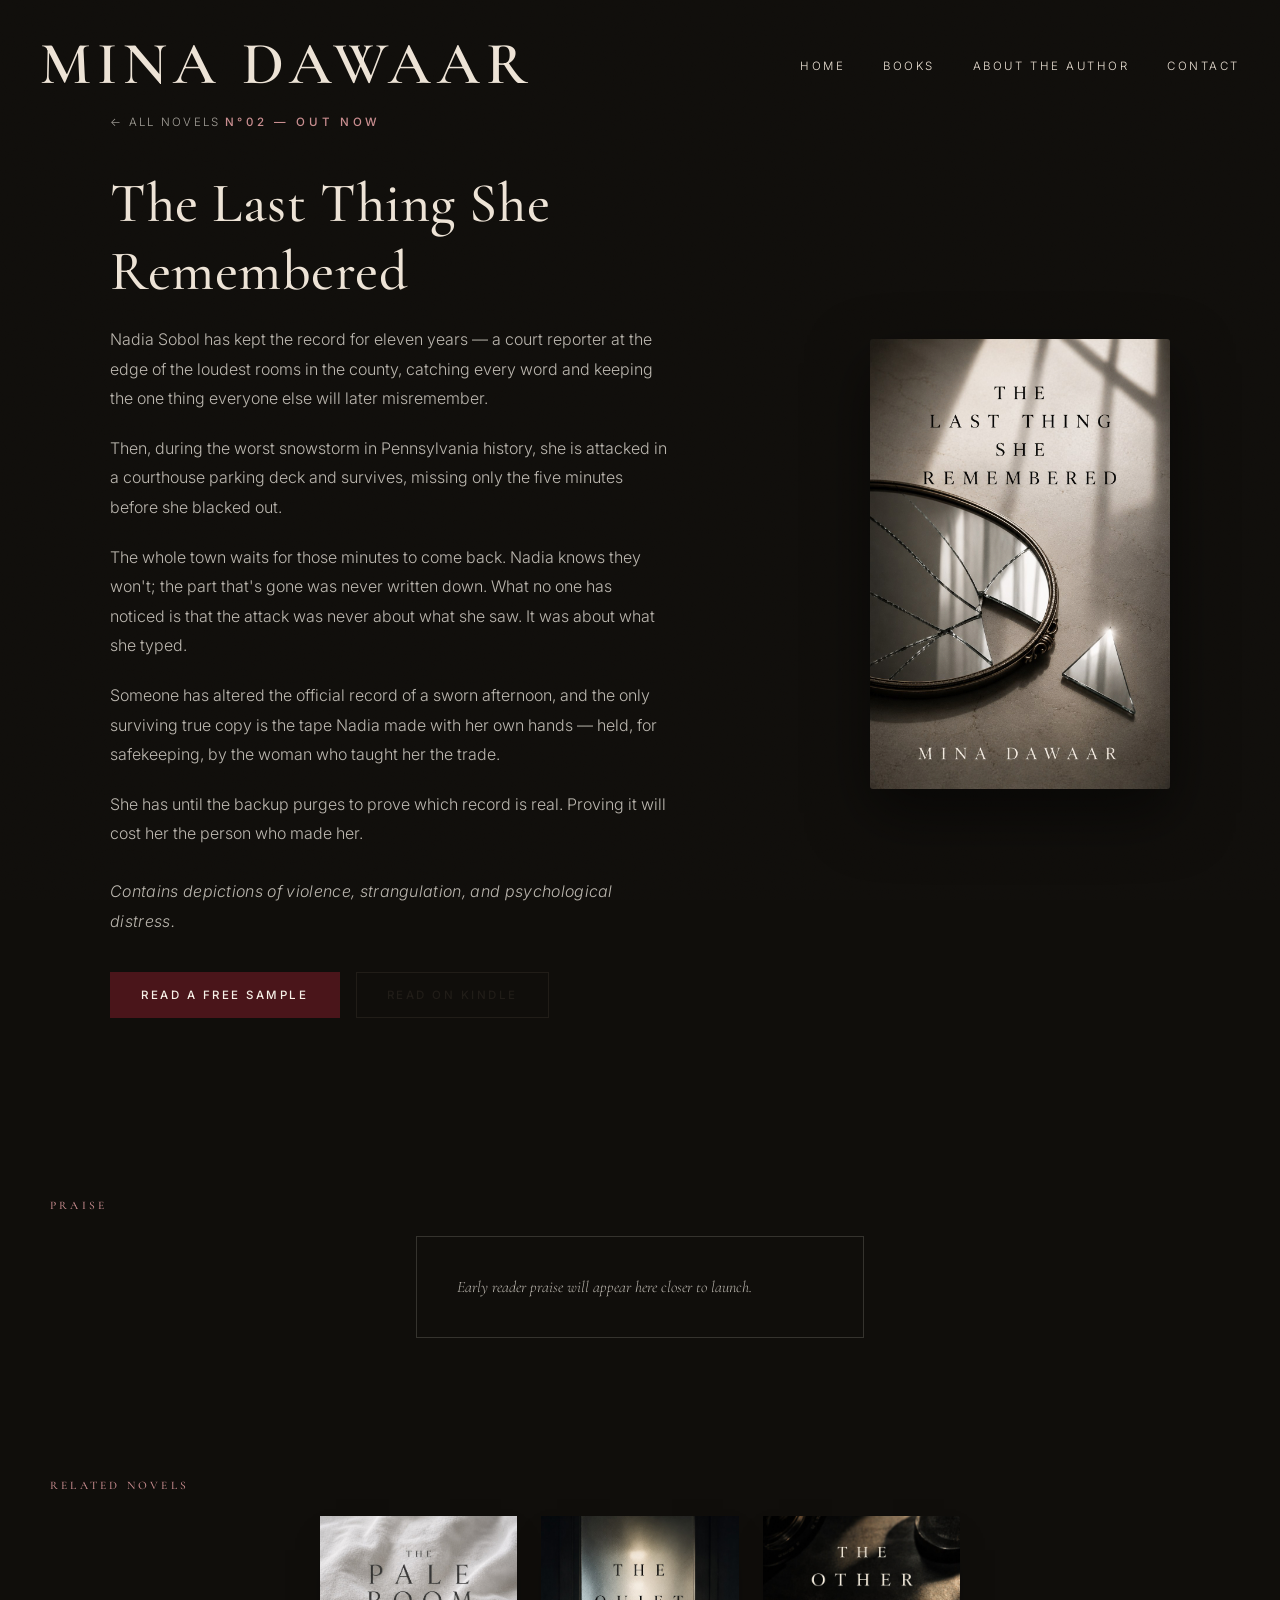
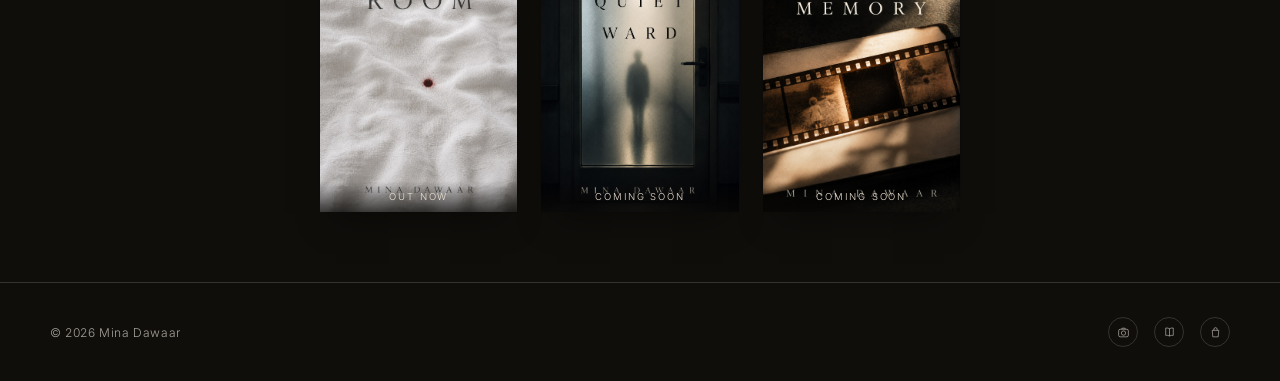
==== last-thing-she-remembered.html @ b9628b72 "Technical SEO: image dimensions, breadcrumb schema, social image sizing, hero preload, trimmed sampl" ====
<!DOCTYPE html>
<html lang="en">
<head>
<meta charset="UTF-8">
<meta name="viewport" content="width=device-width, initial-scale=1.0">
<title>The Last Thing She Remembered — Mina Dawaar</title>
<meta name="description" content="A court reporter survives a strangulation during a record-breaking blizzard, missing only the five minutes before she blacked out. The fight was never about what she saw.">
<meta name="robots" content="index, follow, max-snippet:-1, max-image-preview:large">
<link rel="canonical" href="https://www.minadawaar.com/last-thing-she-remembered.html">
<link rel="icon" type="image/png" href="favicon.png">
<meta name="theme-color" content="#100E0B">

<meta property="og:type" content="book">
<meta property="og:site_name" content="Mina Dawaar">
<meta property="og:title" content="The Last Thing She Remembered — Mina Dawaar">
<meta property="og:description" content="A court reporter survives a strangulation during a record-breaking blizzard, missing only the five minutes before she blacked out. The fight was never about what she saw.">
<meta property="og:url" content="https://www.minadawaar.com/last-thing-she-remembered.html">
<meta property="og:locale" content="en_CA">
<meta property="og:image" content="https://www.minadawaar.com/og-image.png">
<meta property="og:image:width" content="1200">
<meta property="og:image:height" content="630">

<meta name="twitter:card" content="summary_large_image">
<meta name="twitter:title" content="The Last Thing She Remembered — Mina Dawaar">
<meta name="twitter:description" content="A court reporter survives a strangulation during a record-breaking blizzard, missing only the five minutes before she blacked out. The fight was never about what she saw.">
<meta name="twitter:image" content="https://www.minadawaar.com/og-image.png">

<script type="application/ld+json">
{
  "@context": "https://schema.org",
  "@type": "Book",
  "name": "The Last Thing She Remembered",
  "url": "https://www.minadawaar.com/last-thing-she-remembered.html",
  "image": "https://www.minadawaar.com/cover-last-thing-she-remembered.jpg",
  "author": {
    "@type": "Person",
    "name": "Mina Dawaar",
    "url": "https://www.minadawaar.com/"
  },
  "description": "After surviving a strangulation in a courthouse parking deck during the worst snowstorm in Pennsylvania history, a court reporter loses the five minutes before she blacked out. While the town waits for those minutes to return, someone is running out the clock on the only true record left of a sworn afternoon: the tape she typed with her own hands.",
  "genre": "Psychological Suspense",
  "inLanguage": "en",
  "bookFormat": "https://schema.org/EBook",
  "contentRating": "Mature (18+): violence, strangulation, psychological distress",
  "workExample": {
    "@type": "Book",
    "@id": "https://www.minadawaar.com/sample-last-thing-she-remembered.html",
    "name": "The Last Thing She Remembered: Free Sample (Chapters One to Three)",
    "url": "https://www.minadawaar.com/sample-last-thing-she-remembered.html",
    "isAccessibleForFree": true,
    "inLanguage": "en",
    "bookFormat": "https://schema.org/EBook"
  },
  "offers": {
    "@type": "Offer",
    "url": "https://www.amazon.com/dp/B0HBZNNPG8",
    "availability": "https://schema.org/InStock"
  }
}
</script>

<script type="application/ld+json">
{
  "@context": "https://schema.org",
  "@type": "BreadcrumbList",
  "itemListElement": [
      {
        "@type": "ListItem",
        "position": 1,
        "name": "Books",
        "item": "https://www.minadawaar.com/"
      },
      {
        "@type": "ListItem",
        "position": 2,
        "name": "The Last Thing She Remembered",
        "item": "https://www.minadawaar.com/last-thing-she-remembered.html"
      }
  ]
}
</script>

<link rel="stylesheet" href="style.css">
</head>
<body>
<div class="grain"></div>

<nav class="site-nav on-dark-top">
  <a href="index.html#collection" class="nav-mark nav-mark-big">MINA DAWAAR</a>
  <ul class="nav-links">
    <li><a href="index.html#collection">Home</a></li>
    <li><a href="index.html#collection">Books</a></li>
    <li><a href="index.html#about">About the Author</a></li>
    <li><a href="index.html#contact">Contact</a></li>
  </ul>
  <button class="nav-toggle" aria-label="Open menu"><span></span></button>
</nav>

<!-- ================= BOOK HERO ================= -->
<section class="book-intro">
  <div class="book-intro-inner reveal">
    <div class="book-intro-text">
    <a href="index.html#collection" class="back-link">← All Novels</a>
    <h1 class="sr-only">The Last Thing She Remembered</h1>
    <span class="eyebrow on-dark">N°02 — Out Now</span>
    <h2 class="book-title-visible">The Last Thing She Remembered</h2>
    <div class="book-synopsis">
      <p>Nadia Sobol has kept the record for eleven years — a court reporter at the edge of the loudest rooms in the county, catching every word and keeping the one thing everyone else will later misremember.</p>
      <p>Then, during the worst snowstorm in Pennsylvania history, she is attacked in a courthouse parking deck and survives, missing only the five minutes before she blacked out.</p>
      <p>The whole town waits for those minutes to come back. Nadia knows they won't; the part that's gone was never written down. What no one has noticed is that the attack was never about what she saw. It was about what she typed.</p>
      <p>Someone has altered the official record of a sworn afternoon, and the only surviving true copy is the tape Nadia made with her own hands — held, for safekeeping, by the woman who taught her the trade.</p>
      <p>She has until the backup purges to prove which record is real. Proving it will cost her the person who made her.</p>
      <p class="content-warning">Contains depictions of violence, strangulation, and psychological distress.</p>
    </div>
    <div class="book-actions">
      <a href="sample-last-thing-she-remembered.html" class="btn solid">Read a Free Sample</a>
      <a href="https://www.amazon.com/dp/B0HBZNNPG8" class="btn" target="_blank" rel="noopener">Read on Kindle</a>
    </div>
    </div><!-- /book-intro-text -->
    <div class="book-intro-cover">
      <img src="cover-last-thing-she-remembered.jpg" alt="The Last Thing She Remembered — cover" width="1024" height="1536">
    </div>
  </div>
</section>

<!-- ================= PRAISE ================= -->
<section class="book-section reveal">
  <h3>Praise</h3>
  <div class="praise-placeholder">
    Early reader praise will appear here closer to launch.
  </div>
</section>

<!-- ================= RELATED BOOKS ================= -->
<section class="book-section reveal">
  <h3>Related Novels</h3>
  <div class="related-grid">
    <a href="pale-room.html" class="related-card">
      <img loading="lazy" src="cover-pale-room.jpg" alt="The Pale Room by Mina Dawaar" width="1023" height="1537">
      <span class="related-tag">Out Now</span>
    </a>
    <a href="index.html#collection" class="related-card">
      <img loading="lazy" src="cover-quiet-ward.jpg" alt="The Quiet Ward by Mina Dawaar" width="1023" height="1537">
      <span class="related-tag">Coming Soon</span>
    </a>
    <a href="index.html#collection" class="related-card">
      <img loading="lazy" src="cover-other-memory.jpg" alt="The Other Memory by Mina Dawaar" width="1024" height="1536">
      <span class="related-tag">Coming Soon</span>
    </a>
  </div>
</section>

<!-- ================= FOOTER ================= -->
<footer class="site-footer">
  <div class="footer-inner">
    <span>© 2026 Mina Dawaar</span>
    <div class="footer-social">
      <a href="#" aria-label="Instagram"><svg viewBox="0 0 24 24" fill="none" stroke="currentColor" stroke-width="1.4"><rect x="3" y="6" width="18" height="14" rx="3"/><circle cx="12" cy="13" r="4"/><path d="M8 6l1.5-2h5L16 6"/></svg></a>
      <a href="#" aria-label="Goodreads"><svg viewBox="0 0 24 24" fill="none" stroke="currentColor" stroke-width="1.4"><path d="M12 5c-2-1.2-4.5-1.6-7-1.2v13.5c2.5-.4 5 0 7 1.2 2-1.2 4.5-1.6 7-1.2V3.8c-2.5-.4-5 0-7 1.2z"/><path d="M12 5v13.5"/></svg></a>
      <a href="#" aria-label="Amazon"><svg viewBox="0 0 24 24" fill="none" stroke="currentColor" stroke-width="1.4"><path d="M6 8h12l-1 12H7L6 8z"/><path d="M9 8V6a3 3 0 016 0v2"/></svg></a>
    </div>
  </div>
</footer>

<script src="script.js"></script>
</body>
</html>
---- style.css ----
/* ==========================================================================
   MINA DAWAAR — house stylesheet
   A book has a light chapter and a dark chapter. This site reads the same way.
   ========================================================================== */

@import url('https://fonts.googleapis.com/css2?family=Cormorant+Garamond:ital,wght@0,400;0,500;0,600;1,400;1,500&family=Inter:wght@300;400;500;600&family=Petit+Formal+Script&display=swap');

:root{
  /* palette — retinted to match the reference mockup's sampled colors */
  --ivory:      #EDE3D6;
  --paper:      #F7F1E8;
  --bone:       #E2D5C2;
  --charcoal:   #2A2520;
  --soft-black: #100E0B;
  --burgundy:   #4A151A;
  --burgundy-deep: #2E0C0F;
  --ink:        #211D18;
  --ink-soft:   #4A4438;
  --rose-on-dark: #C98D8F;
  --line-on-light: rgba(33,29,24,0.14);
  --line-on-dark:  rgba(244,239,230,0.16);
  --ivory-soft: rgba(244,239,230,0.72);

  /* type */
  --f-display: 'Cormorant Garamond', Georgia, 'Times New Roman', serif;
  --f-body: 'Inter', -apple-system, BlinkMacSystemFont, sans-serif;
  --f-script: 'Petit Formal Script', cursive;

  --container: 1180px;
}

*{ box-sizing:border-box; }
html{ scroll-behavior:smooth; -webkit-text-size-adjust:100%; }
body{
  margin:0;
  background:var(--ivory);
  color:var(--ink);
  font-family:var(--f-body);
  font-weight:300;
  -webkit-font-smoothing:antialiased;
  overflow-x:hidden;
}
img{ max-width:100%; display:block; }
a{ color:inherit; text-decoration:none; }
button{ font-family:inherit; cursor:pointer; }
h1,h2,h3{ font-family:var(--f-display); font-weight:500; margin:0; }
p{ margin:0; }

/* film-grain, laid over everything at low opacity so light and dark
   sections share one skin rather than looking like flat color blocks */
.grain{
  pointer-events:none;
  position:fixed;
  inset:0;
  z-index:999;
  opacity:0.045;
  mix-blend-mode:overlay;
  background-image:url("data:image/svg+xml,%3Csvg xmlns='http://www.w3.org/2000/svg' width='180' height='180'%3E%3Cfilter id='n'%3E%3CfeTurbulence type='fractalNoise' baseFrequency='0.9' numOctaves='2' stitchTiles='stitch'/%3E%3C/filter%3E%3Crect width='100%25' height='100%25' filter='url(%23n)'/%3E%3C/svg%3E");
}

.container{ max-width:var(--container); margin:0 auto; padding:0 40px; }

.eyebrow{
  font-family:var(--f-body);
  font-size:11.5px;
  letter-spacing:0.32em;
  text-transform:uppercase;
  font-weight:500;
  color:var(--burgundy);
  margin:0;
}
.eyebrow.on-dark{ color:var(--rose-on-dark); }

/* ---------------------------------- nav ---------------------------------- */
.site-nav{
  position:fixed;
  top:0; left:0; right:0;
  z-index:500;
  display:flex;
  align-items:center;
  justify-content:space-between;
  padding:28px 40px;
  transition:padding .4s ease, background .4s ease, box-shadow .4s ease;
}
.site-nav.is-scrolled{
  padding:16px 40px;
  background:rgba(244,239,230,0.92);
  backdrop-filter:blur(6px);
  box-shadow:0 1px 0 var(--line-on-light);
}
.nav-toggle{ margin-left:24px; }
.nav-mark{
  font-family:var(--f-display);
  font-size:19px;
  letter-spacing:0.24em;
  font-weight:600;
  color:var(--burgundy);
  transition:color .4s ease;
  white-space:nowrap;
}
.site-nav.on-dark-top .nav-mark{ color:var(--ivory); }
.site-nav.on-dark-top.is-scrolled .nav-mark{ color:var(--burgundy); }
.nav-mark-big{ font-size:60px; letter-spacing:0.1em; }
.nav-links{
  display:flex;
  gap:38px;
  list-style:none;
  margin:0; padding:0;
}
.nav-links a{
  font-size:11.5px;
  letter-spacing:0.22em;
  text-transform:uppercase;
  color:var(--ink);
  position:relative;
  padding-bottom:4px;
  transition:color .4s ease;
}
.site-nav.on-dark-top .nav-links a{ color:var(--ivory); }
.site-nav.on-dark-top.is-scrolled .nav-links a{ color:var(--ink); }
.nav-links a::after{
  content:'';
  position:absolute; left:0; right:0; bottom:0;
  height:1px; background:var(--burgundy);
  transform:scaleX(0); transform-origin:left;
  transition:transform .35s ease;
}
.nav-links a:hover::after{ transform:scaleX(1); }
.nav-toggle{ display:none; background:none; border:0; width:44px; height:44px; position:relative; cursor:pointer; }
.nav-toggle span, .nav-toggle::before, .nav-toggle::after{
  content:''; position:absolute; left:50%; width:24px; height:1px; background:var(--ink); transform:translateX(-50%);
  transition:background .4s ease;
}
.nav-toggle::before{ top:16px; } .nav-toggle::after{ bottom:16px; }
.nav-toggle span{ top:50%; }
.site-nav.on-dark-top .nav-toggle span,
.site-nav.on-dark-top .nav-toggle::before,
.site-nav.on-dark-top .nav-toggle::after{ background:var(--ivory); }
.site-nav.on-dark-top.is-scrolled .nav-toggle span,
.site-nav.on-dark-top.is-scrolled .nav-toggle::before,
.site-nav.on-dark-top.is-scrolled .nav-toggle::after{ background:var(--ink); }

/* --------------------------------- hero ----------------------------------- */
.hero{
  min-height:100vh;
  display:flex;
  align-items:center;
  justify-content:center;
  text-align:center;
  position:relative;
  padding:160px 40px 120px;
  overflow:hidden;
  background:var(--ivory);
}
.hero-scene{
  position:absolute; inset:-6%;
  background-image:url('hero-pale-room-texture.jpg');
  background-size:cover;
  background-position:center;
  animation:heroDrift 44s ease-in-out infinite alternate;
  z-index:0;
}
@keyframes heroDrift{
  0%{ transform:scale(1) translate(0,0); }
  100%{ transform:scale(1.06) translate(-1.4%,-1%); }
}
.hero-spot{
  position:absolute; left:50%; top:56%;
  width:9px; height:9px; border-radius:50%;
  background:var(--burgundy);
  transform:translate(-50%,-50%) scale(0.4);
  opacity:0;
  box-shadow:0 0 14px 2px rgba(74,21,26,0.25);
  animation:heroSpotIn 2.2s ease-out 2.6s forwards;
  z-index:1;
}
@keyframes heroSpotIn{
  0%{ opacity:0; transform:translate(-50%,-50%) scale(0.4); }
  65%{ opacity:1; transform:translate(-50%,-50%) scale(1.15); }
  100%{ opacity:1; transform:translate(-50%,-50%) scale(1); }
}
.hero-inner{ position:relative; z-index:2; max-width:var(--container); margin:0 auto; width:100%; }
.hero-title{
  display:block;
  margin:0;
  font-family:var(--f-display); font-weight:500;
  font-size:clamp(40px,6.4vw,84px);
  letter-spacing:0.05em; text-transform:uppercase;
  color:var(--ink);
}
.hero-cta{
  position:absolute;
  left:50%; bottom:56px;
  transform:translateX(-50%);
  z-index:2;
}
.btn{
  display:inline-flex;
  align-items:center;
  gap:10px;
  padding:15px 30px;
  font-size:11.5px;
  letter-spacing:0.22em;
  text-transform:uppercase;
  font-weight:500;
  border:1px solid var(--ink);
  color:var(--ink);
  transition:background .3s ease, color .3s ease, border-color .3s ease;
}
.btn:hover{ background:var(--ink); color:var(--ivory); }
.btn.solid{ background:var(--burgundy); border-color:var(--burgundy); color:var(--paper); }
.btn.solid:hover{ background:var(--burgundy-deep); border-color:var(--burgundy-deep); color:var(--paper); }
.btn.on-dark{ border-color:var(--ivory-soft); color:var(--ivory); }
.btn.on-dark:hover{ background:var(--ivory); color:var(--soft-black); }

.scroll-cue{
  position:absolute;
  left:50%;
  bottom:48px;
  transform:translateX(-50%);
  display:flex;
  flex-direction:column;
  align-items:center;
  gap:10px;
  font-size:10.5px;
  letter-spacing:0.28em;
  text-transform:uppercase;
  color:var(--ink-soft);
}
.scroll-cue .arrow{ animation:driftDown 2.6s ease-in-out infinite; }
@keyframes driftDown{ 0%,100%{ transform:translateY(0); opacity:.55; } 50%{ transform:translateY(7px); opacity:1; } }

/* ------------------------------ featured novel ----------------------------- */
.featured{
  background:var(--bone);
  padding:130px 40px;
  position:relative;
  overflow:hidden;
}
.featured-wordmark{
  position:absolute;
  left:50%;
  top:50%;
  transform:translate(-50%,-50%);
  writing-mode:horizontal-tb;
  font-family:var(--f-display);
  font-weight:600;
  font-size:clamp(60px,13vw,190px);
  letter-spacing:0.02em;
  text-transform:uppercase;
  color:transparent;
  -webkit-text-stroke:1.5px rgba(33,29,24,0.4);
  text-stroke:1.5px rgba(33,29,24,0.4);
  white-space:nowrap;
  line-height:1;
  pointer-events:none;
  z-index:0;
}
.featured-grid .book-cover{
  transform:rotate(-2.5deg);
  transition:transform .5s ease;
}
.featured-grid:hover .book-cover{ transform:rotate(-1deg) scale(1.01); }
.featured-grid{
  position:relative;
  z-index:1;
  max-width:var(--container);
  margin:0 auto;
  display:grid;
  grid-template-columns:1fr 0.82fr;
  gap:100px;
  align-items:center;
}
.featured-text h2{
  font-size:clamp(48px,6.4vw,88px);
  letter-spacing:0.01em;
  line-height:0.98;
  margin:14px 0 30px;
  color:var(--ink);
}
.featured-text p.hook{
  font-size:17px;
  line-height:1.8;
  color:var(--ink-soft);
  max-width:44ch;
  margin-bottom:38px;
}
.featured-actions{ display:flex; gap:16px; flex-wrap:wrap; }

.book-cover{
  aspect-ratio:2/3;
  position:relative;
  background:var(--paper);
  box-shadow:0 30px 60px -20px rgba(20,17,12,0.35), 0 2px 0 rgba(20,17,12,0.08);
  display:flex;
  flex-direction:column;
  justify-content:space-between;
  padding:11% 9%;
  overflow:hidden;
}
.book-cover .cover-eyebrow{
  font-size:10px; letter-spacing:0.3em; text-transform:uppercase; color:var(--ink-soft); text-align:center;
}
.book-cover .cover-title{
  font-family:var(--f-display);
  text-transform:uppercase;
  letter-spacing:0.09em;
  text-align:center;
  font-weight:500;
  line-height:1.18;
}
.book-cover .cover-author{
  text-align:center;
  font-size:11px;
  letter-spacing:0.3em;
  text-transform:uppercase;
  color:var(--ink-soft);
}
.cover-large .cover-title{ font-size:clamp(28px,3.4vw,40px); }

/* covers that use a real photographed image instead of the CSS mockup */
.book-cover.has-photo{ padding:0; }
.book-cover.has-photo img{ width:100%; height:100%; object-fit:cover; display:block; }
.book-card.has-photo{ padding:0; background:none; }
.book-card.has-photo img{ position:absolute; inset:0; width:100%; height:100%; object-fit:cover; z-index:0; }
.cover-mark{
  position:absolute;
  border-radius:50%;
  background:var(--burgundy);
  filter:blur(0.2px);
  z-index:2;
}

/* the ten covers — each a different quiet tone, none of them primary-colored */
.tone-a{ background:#EDE5D5; color:#241F19; }
.tone-b{ background:#31403D; color:#EAE2D2; }
.tone-c{ background:#4A4136; color:#EAE2D2; }
.tone-d{ background:#212832; color:#EAE2D2; }
.tone-e{ background:#393A2A; color:#EAE2D2; }
.tone-f{ background:#3B2123; color:#EAE2D2; }
.tone-g{ background:#26241E; color:#EAE2D2; }
.tone-a .cover-author, .tone-a .cover-eyebrow{ color:#5b5142; }
.tone-b .cover-author, .tone-b .cover-eyebrow,
.tone-c .cover-author, .tone-c .cover-eyebrow,
.tone-d .cover-author, .tone-d .cover-eyebrow,
.tone-e .cover-author, .tone-e .cover-eyebrow,
.tone-f .cover-author, .tone-f .cover-eyebrow,
.tone-g .cover-author, .tone-g .cover-eyebrow{ color:rgba(234,226,210,0.62); }

/* --------------------------------- collection ------------------------------- */
.collection{
  background:var(--soft-black);
  color:var(--ivory);
  padding:130px 40px 120px;
}
.section-head{ max-width:var(--container); margin:0 auto 56px; }
.collection-grid{
  max-width:var(--container);
  margin:0 auto;
  display:grid;
  grid-template-columns:repeat(5, 1fr);
  gap:22px;
}
.book-card{
  position:relative;
  aspect-ratio:2/3;
  overflow:hidden;
  cursor:pointer;
  padding:14% 10%;
  display:flex;
  flex-direction:column;
  justify-content:space-between;
  transition:transform .5s cubic-bezier(.2,.7,.2,1);
}
.book-card:hover{ transform:translateY(-6px); }
.book-card .cover-title{ font-size:clamp(15px,1.5vw,19px); color:inherit; }
.book-card .cover-author{ color:inherit; opacity:.68; }
.book-card .card-face{ position:relative; z-index:2; height:100%; display:flex; flex-direction:column; justify-content:space-between; transition:opacity .4s ease, transform .4s ease; }
.book-card .card-hook{
  position:absolute; inset:0; z-index:3;
  display:flex; flex-direction:column; align-items:center; justify-content:center; text-align:center;
  padding:13%;
  font-family:var(--f-display);
  font-style:italic;
  font-size:clamp(11.5px,1.15vw,14px);
  line-height:1.5;
  color:var(--ivory);
  opacity:0;
  transform:translateY(10px);
  transition:opacity .45s ease, transform .45s ease;
  background:rgba(10,9,7,0.72);
}
.card-hook .coming-soon-tag{
  display:block;
  font-family:var(--f-body);
  font-style:normal;
  font-size:10px;
  letter-spacing:0.25em;
  text-transform:uppercase;
  color:var(--rose-on-dark);
  margin-bottom:12px;
}
.book-card.not-yet-published{ cursor:default; }
.book-card:hover .card-hook{ opacity:1; transform:translateY(0); }
.book-card:hover .card-face{ opacity:0; transform:translateY(-6px); }
.book-card::before{
  content:''; position:absolute; inset:0; z-index:1;
  background:linear-gradient(180deg, rgba(0,0,0,0) 55%, rgba(0,0,0,0.38) 100%);
}
.collection-note{
  max-width:var(--container);
  margin:56px auto 0;
  font-family:var(--f-display);
  font-style:italic;
  font-size:16px;
  color:rgba(244,239,230,0.55);
}

/* mark variants — the one small wrong thing, one per cover */
.mark-dot{ width:7px; height:7px; }
.mark-thread{ width:1px; height:34px; border-radius:0; opacity:.85; }
.mark-fold{ width:18px; height:18px; border-radius:0; clip-path:polygon(100% 0, 0 0, 100% 100%); opacity:.55; }
.mark-tear{ width:10px; height:2px; border-radius:1px; }
.mark-crack{ width:1px; height:46px; border-radius:0; transform:rotate(11deg); }

/* -------------------------------- about ----------------------------------- */
.about{
  background:var(--ivory);
  padding:110px 40px;
  min-height:90vh;
  display:flex;
  align-items:center;
}
.about-simple{
  max-width:640px;
  margin:0 auto;
  text-align:center;
}
.about-simple.on-dark{ margin-top:60px; margin-bottom:90px; }
.about-simple .signature{ margin-top:6px; }
.about-simple.on-dark p{ color:rgba(244,239,230,0.75); }
.about-simple.on-dark .location{ color:rgba(244,239,230,0.55); }
.about-grid{
  max-width:var(--container);
  margin:0 auto;
  display:grid;
  grid-template-columns:0.78fr 1fr;
  gap:100px;
  align-items:center;
}
.about-panel{
  aspect-ratio:4/5;
  background:var(--bone);
  position:relative;
  overflow:hidden;
}
.about-text p{
  font-size:16px;
  line-height:1.85;
  color:var(--ink-soft);
  margin:0 auto 22px;
  max-width:48ch;
}
.about-text .lead-line{
  font-family:var(--f-display);
  font-size:clamp(24px,2.6vw,32px);
  color:var(--ink);
  line-height:1.35;
  margin:18px auto 30px;
  max-width:20ch;
}
.about-text .ask{
  font-family:var(--f-display);
  font-style:italic;
  font-size:19px;
  color:var(--ink);
  margin-bottom:30px;
}
.signature{
  font-family:var(--f-script);
  font-size:34px;
  color:var(--burgundy);
  margin-bottom:2px;
}
.about-text .location{
  font-size:12.5px;
  letter-spacing:0.1em;
  color:var(--ink-soft);
}

/* ------------------------------- stay close --------------------------------- */
.stay-close{
  background:var(--charcoal);
  color:var(--ivory);
}
.stay-grid{
  max-width:720px;
  margin:0 auto;
}
.stay-text{
  padding:90px 40px;
  display:flex;
  flex-direction:column;
  align-items:center;
  text-align:center;
}
.stay-text p{
  font-size:16px;
  line-height:1.85;
  color:rgba(244,239,230,0.7);
  max-width:38ch;
  margin:20px auto 40px;
}
.stay-form{ display:flex; gap:0; max-width:440px; margin:0 auto; }
.stay-form input{
  flex:1;
  background:transparent;
  border:none;
  border-bottom:1px solid var(--line-on-dark);
  color:var(--ivory);
  font-family:var(--f-body);
  font-size:15px;
  padding:14px 4px;
}
.stay-form input::placeholder{ color:rgba(244,239,230,0.4); }
.stay-form input:focus{ outline:none; border-color:var(--ivory); }
.stay-actions{ margin-top:26px; }
.stay-confirm{ font-size:13px; letter-spacing:0.08em; color:var(--rose-on-dark); margin-top:18px; display:none; }
.stay-panel{
  position:relative;
  background:
    repeating-linear-gradient(100deg, rgba(244,239,230,0.05) 0px, rgba(244,239,230,0.05) 1px, transparent 1px, transparent 26px),
    radial-gradient(ellipse 70% 60% at 30% 20%, rgba(244,239,230,0.10), transparent 60%),
    var(--soft-black);
  overflow:hidden;
}

/* --------------------------------- footer ----------------------------------- */
.site-footer{
  background:var(--soft-black);
  color:rgba(244,239,230,0.65);
  padding:34px 40px;
  border-top:1px solid var(--line-on-dark);
}
.footer-inner{
  max-width:var(--container);
  margin:0 auto;
  display:flex;
  align-items:center;
  justify-content:space-between;
  gap:20px;
  flex-wrap:wrap;
  font-size:12px;
  letter-spacing:0.05em;
}
.footer-links{ display:flex; gap:26px; list-style:none; margin:0; padding:0; flex-wrap:wrap; }
.footer-links a:hover{ color:var(--ivory); }
.footer-social{ display:flex; gap:16px; }
.footer-social a{
  width:30px; height:30px;
  display:flex; align-items:center; justify-content:center;
  border:1px solid var(--line-on-dark);
  border-radius:50%;
  transition:border-color .3s ease, color .3s ease;
}
.footer-social a:hover{ border-color:var(--ivory); color:var(--ivory); }
.footer-social svg{ width:13px; height:13px; }

/* ------------------------------ reveal-on-scroll ----------------------------- */
.reveal{ opacity:0; transform:translateY(22px); transition:opacity .8s ease, transform .8s ease; }
.reveal.is-visible{ opacity:1; transform:translateY(0); }

/* ------------------------------------ book page ------------------------------ */
.sr-only{
  position:absolute; width:1px; height:1px; padding:0; margin:-1px;
  overflow:hidden; clip:rect(0,0,0,0); white-space:nowrap; border:0;
}
.book-hero-banner{
  min-height:100vh;
  background-image:url('cover-pale-room.jpg');
  background-size:cover;
  background-position:center 15%;
  position:relative;
}

.book-intro{ background:var(--soft-black); padding:110px 40px; }
.book-intro-inner{ max-width:1060px; margin:0 auto; display:flex; gap:60px; align-items:center; }
.book-intro-text{ flex:1 1 auto; min-width:0; }
.book-intro-cover{ flex:0 0 300px; }
.book-intro-cover img{ width:100%; height:auto; display:block; border-radius:3px; box-shadow:0 24px 60px rgba(0,0,0,0.55); }
@media (max-width:820px){
  .book-intro-inner{ flex-direction:column; align-items:flex-start; gap:36px; }
  .book-intro-cover{ order:-1; flex:0 0 auto; max-width:220px; }
}
.back-link{
  font-size:11.5px;
  letter-spacing:0.2em;
  text-transform:uppercase;
  color:rgba(244,239,230,0.65);
  display:inline-block;
  margin-bottom:26px;
}
.book-title-visible{
  font-family:var(--f-display);
  font-weight:500;
  font-size:clamp(36px,4.6vw,56px);
  letter-spacing:0.01em;
  color:var(--ivory);
  margin:14px 0 20px;
}
.book-hook{
  font-family:var(--f-display);
  font-style:italic;
  font-size:20px;
  color:#C98D8F;
  margin-bottom:34px;
}
.book-synopsis p{ font-size:16px; line-height:1.85; color:rgba(244,239,230,0.75); margin-bottom:20px; max-width:56ch; }
.book-actions{ display:flex; gap:16px; margin-top:36px; flex-wrap:wrap; }

.book-section{ background:var(--soft-black); max-width:none; margin:0; padding:70px 40px; }
.book-section > *{ max-width:var(--container); margin-left:auto; margin-right:auto; }
.book-section h3{
  font-size:11.5px; letter-spacing:0.28em; text-transform:uppercase;
  color:#C98D8F; margin-bottom:24px;
}
.content-notes p{ font-size:15px; line-height:1.8; color:rgba(244,239,230,0.75); max-width:64ch; }
.praise-placeholder{
  border:1px solid var(--line-on-dark);
  padding:40px;
  font-family:var(--f-display);
  font-style:italic;
  color:rgba(244,239,230,0.75);
  font-size:16px;
  max-width:64ch;
}
.related-grid{ display:grid; grid-template-columns:repeat(3,1fr); gap:24px; max-width:640px; }
.related-card{
  position:relative; display:block; aspect-ratio:2/3; overflow:hidden;
  box-shadow:0 18px 34px -16px rgba(0,0,0,0.5);
  transition:transform .4s ease;
}
.related-card:hover{ transform:translateY(-4px); }
.related-card img{ width:100%; height:100%; object-fit:cover; display:block; }
.related-card .related-tag{
  position:absolute; left:0; right:0; bottom:0;
  padding:10px 8%;
  font-size:9.5px; letter-spacing:0.2em; text-transform:uppercase;
  color:var(--ivory);
  background:linear-gradient(0deg, rgba(10,9,7,0.75), transparent);
  text-align:center;
}

/* ------------------------------------- responsive ----------------------------------- */
@media (max-width: 980px){
  .featured-grid, .about-grid{ grid-template-columns:1fr; gap:56px; }
  .featured-grid{ direction:ltr; }
  .featured .book-cover{ max-width:320px; margin:0 auto; }
  .collection-grid{ grid-template-columns:repeat(3,1fr); }
  .related-grid{ grid-template-columns:repeat(3,1fr); }
}
@media (max-width: 1100px){
  .nav-mark-big{ font-size:38px; letter-spacing:0.08em; }
  .nav-links{
    position:fixed; top:0; right:0; height:100vh; height:100svh; width:72%;
    background:var(--ivory); flex-direction:column; justify-content:center;
    align-items:flex-start; gap:12px; padding:0 40px;
    transform:translateX(100%); transition:transform .4s ease;
    box-shadow:-10px 0 30px rgba(0,0,0,0.12);
  }
  .nav-links a{ padding:12px 0; font-size:13px; color:var(--ink) !important; }
  .nav-links.is-open{ transform:translateX(0); }
  .nav-toggle{ display:block; }
}
@media (max-width: 640px){
  .container, .hero, .featured, .collection, .about, .book-hero-banner, .book-intro, .book-section{ padding-left:22px; padding-right:22px; }
  .site-nav{ padding-left:20px; padding-right:20px; }
  .site-nav.is-scrolled{ padding-left:20px; padding-right:20px; }
  .nav-mark-big{ font-size:20px; letter-spacing:0.1em; }
  .collection-grid{ grid-template-columns:repeat(2,1fr); gap:14px; }
  .stay-text{ padding:80px 24px; }
  .related-grid{ grid-template-columns:repeat(3,1fr); gap:12px; }
  .footer-inner{ flex-direction:column; align-items:flex-start; }
}

@media (prefers-reduced-motion: reduce){
  *{ animation-duration:0.001ms !important; transition-duration:0.001ms !important; scroll-behavior:auto !important; }
}

/* Content warning line on book pages */
.content-warning{
  font-size:13px;
  line-height:1.6;
  font-style:italic;
  color:rgba(244,239,230,0.45);
  margin-top:28px;
  letter-spacing:0.02em;
}

/* ---- Sample reader (page-turn) ---- */
.reader{ background:var(--soft-black); padding:100px 24px 74px; min-height:100vh; min-height:100svh; }
.reader-head{ max-width:680px; margin:0 auto 26px; text-align:center; }
.reader-head .back-link{ display:inline-block; margin-bottom:14px; }

.book{ position:relative; max-width:680px; margin:0 auto; }
.book-page{
  position:relative;
  height:min(70vh,600px);
  padding:46px clamp(24px,5vw,56px);
  background:#141210;
  border:1px solid rgba(244,239,230,0.10);
  border-radius:4px;
  box-shadow:0 30px 70px rgba(0,0,0,0.55), inset 0 0 70px rgba(0,0,0,0.30);
  overflow:hidden;
}
.book-page::after{
  content:""; position:absolute; top:0; bottom:0; left:0; width:26px;
  background:linear-gradient(90deg, rgba(0,0,0,0.32), transparent);
  pointer-events:none;
}
.book-page .chapter-heading{ font-family:var(--f-display); font-weight:500; text-align:center; color:var(--ivory); font-size:clamp(20px,2.4vw,26px); margin:6px 0 28px; letter-spacing:0.03em; }
.book-page p{ font-size:16.5px; line-height:1.8; color:rgba(244,239,230,0.84); margin:0 0 18px; }
.book-page p:last-child{ margin-bottom:0; }
.book-page p.msg{ color:rgba(244,239,230,0.6); border-left:2px solid rgba(201,141,143,0.5); padding-left:14px; margin:0 0 11px 4px; font-size:15px; }

.book-page.turn-next{ animation:turnNext .40s ease; }
.book-page.turn-prev{ animation:turnPrev .40s ease; }
@keyframes turnNext{ from{ opacity:0; transform:translateX(30px); } to{ opacity:1; transform:none; } }
@keyframes turnPrev{ from{ opacity:0; transform:translateX(-30px); } to{ opacity:1; transform:none; } }

.reader-controls{ max-width:680px; margin:24px auto 0; display:flex; align-items:center; justify-content:space-between; gap:18px; }
.pager{ background:none; border:1px solid rgba(244,239,230,0.25); color:var(--ivory); width:46px; height:46px; border-radius:50%; font-size:22px; line-height:1; cursor:pointer; transition:background .2s,border-color .2s; }
.pager:hover:not(:disabled){ background:rgba(244,239,230,0.08); border-color:rgba(244,239,230,0.5); }
.pager:disabled{ opacity:0.28; cursor:default; }
.reader-progress{ font-size:12px; letter-spacing:0.2em; color:rgba(244,239,230,0.55); }
.reader-progress .sep{ opacity:0.5; margin:0 4px; }
.reader-hint{ max-width:680px; margin:16px auto 0; text-align:center; font-size:11.5px; letter-spacing:0.12em; text-transform:uppercase; color:rgba(244,239,230,0.35); }

.end-page{ display:flex; flex-direction:column; justify-content:center; align-items:center; height:100%; text-align:center; }
.end-page p{ font-style:italic; color:rgba(244,239,230,0.7); margin-bottom:28px; font-size:17px; }
.end-page .book-actions{ justify-content:center; }

@media (max-width:820px){
  .reader{ padding:84px 16px 60px; }
  .book-page{ height:66vh; padding:34px 22px; }
}

/* ------------------------------- mobile / touch ----------------------------- */

/* Sample reader. These were previously inline on each generated sample page;
   they live here so there is one place to tune them. */
.reader .book-page{ height:auto; min-height:min(70vh,600px); overflow:visible; }
.reader .book-page[hidden]{ display:none; }
.reader-controls .pager{ flex:0 0 auto; }

@media (max-width:820px){
  /* let a short page be short rather than leaving half a screen of empty paper */
  .reader .book-page{ min-height:auto; }
  .reader .book-page p{ font-size:17px; line-height:1.75; }
  /* forty-five pages is a lot of scrolling back to the arrows */
  .reader-controls{
    position:sticky; bottom:10px; z-index:20;
    padding:10px 14px; border-radius:40px;
    background:rgba(16,14,11,0.88);
    backdrop-filter:blur(6px);
    -webkit-backdrop-filter:blur(6px);
    border:1px solid rgba(244,239,230,0.10);
  }
  .reader-hint{ display:none; }
}

/* Touch devices get no :hover, so the card hooks were unreachable: every cover
   on the collection grid showed no text at all, published or not. Show the tag,
   keep the cover visible, and leave the hook prose to the book page. */
@media (hover:none){
  .book-card .card-hook{
    opacity:1;
    transform:none;
    background:none;
    justify-content:flex-end;
    padding:0 0 12px;
  }
  .book-card .card-hook .hook-text{ display:none; }
  .card-hook .coming-soon-tag{
    margin:0;
    padding:10px 8%;
    width:100%;
    background:linear-gradient(0deg, rgba(10,9,7,0.78), transparent);
  }
  .book-card:hover{ transform:none; }
  .book-card:hover .card-face{ opacity:1; transform:none; }
  .related-card:hover{ transform:none; }
}

@media (max-width:1100px){
  /* 30px tall was under the comfortable tap-target floor */
  .nav-links a{ padding:15px 0; }
}

@media (max-width:640px){
  .reader{ padding-left:16px; padding-right:16px; }
  .book-actions{ flex-direction:column; align-items:stretch; }
  .book-actions .btn{ text-align:center; }
}
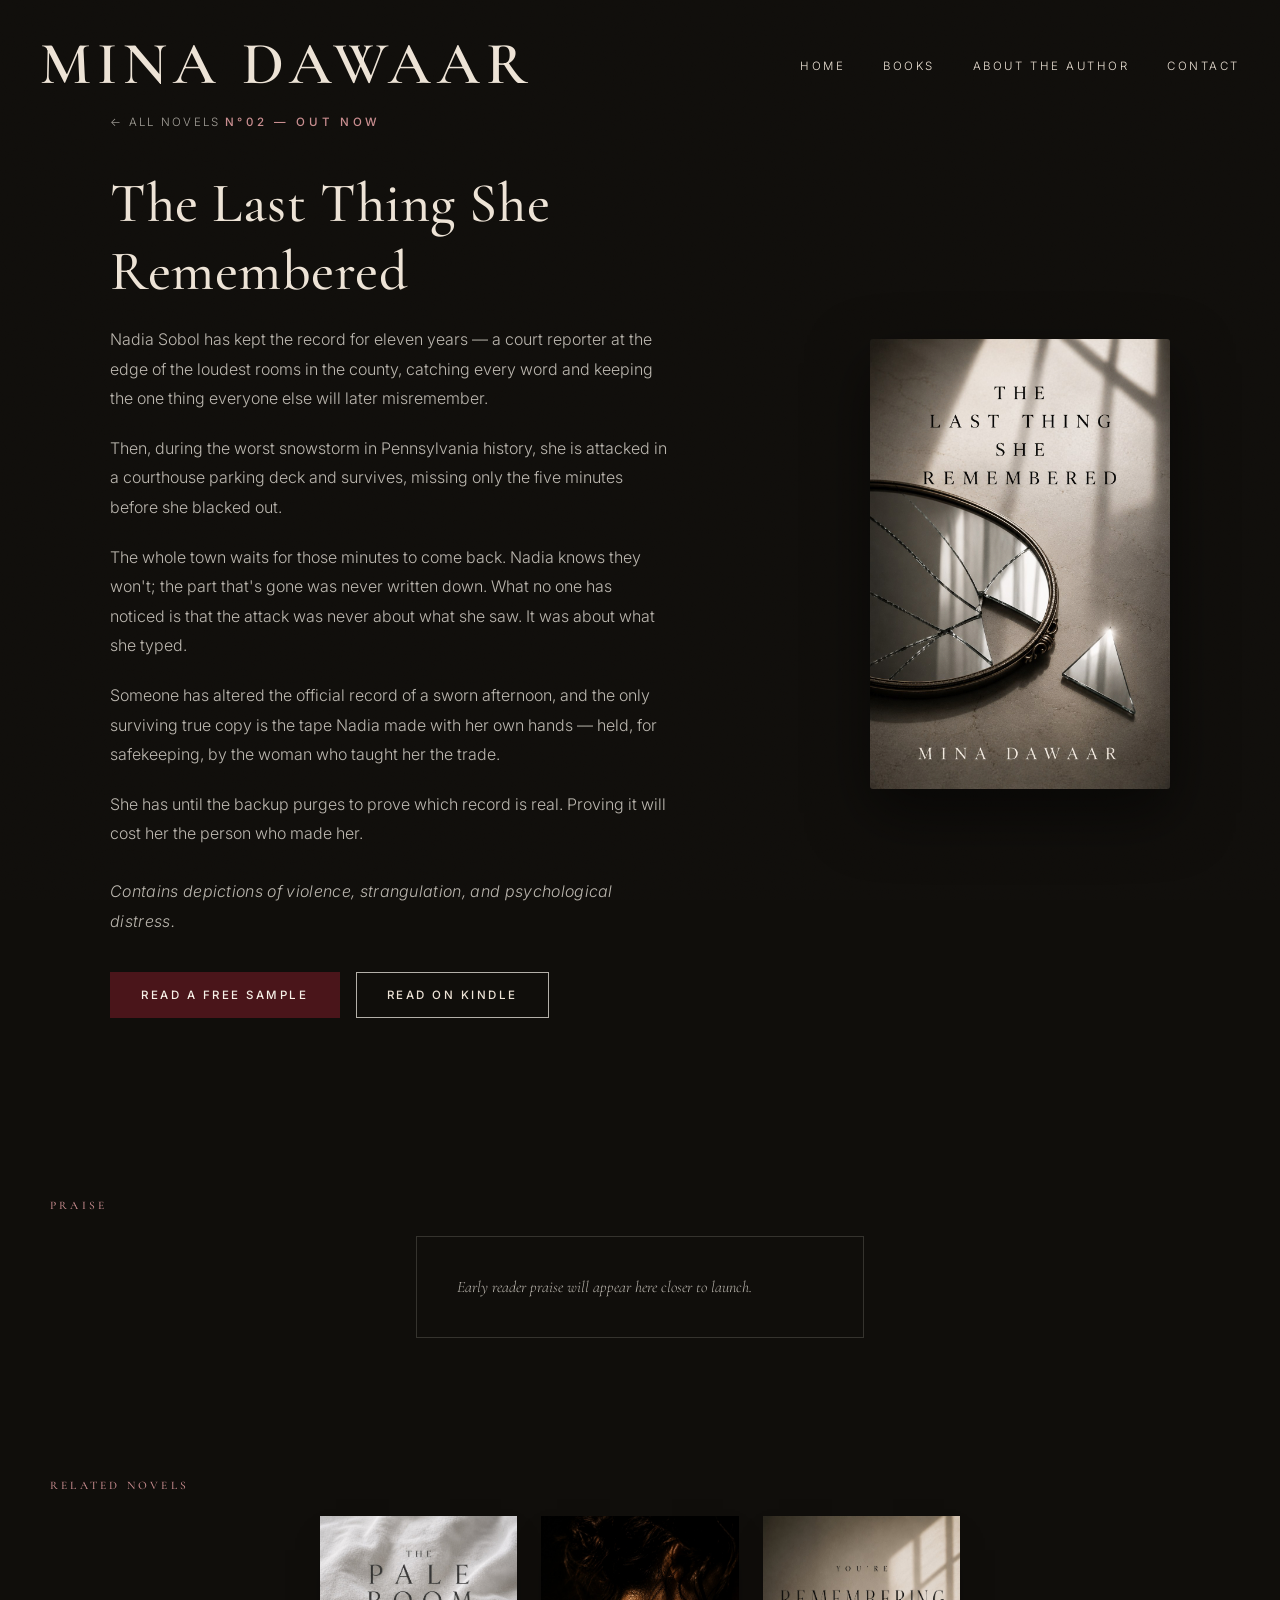
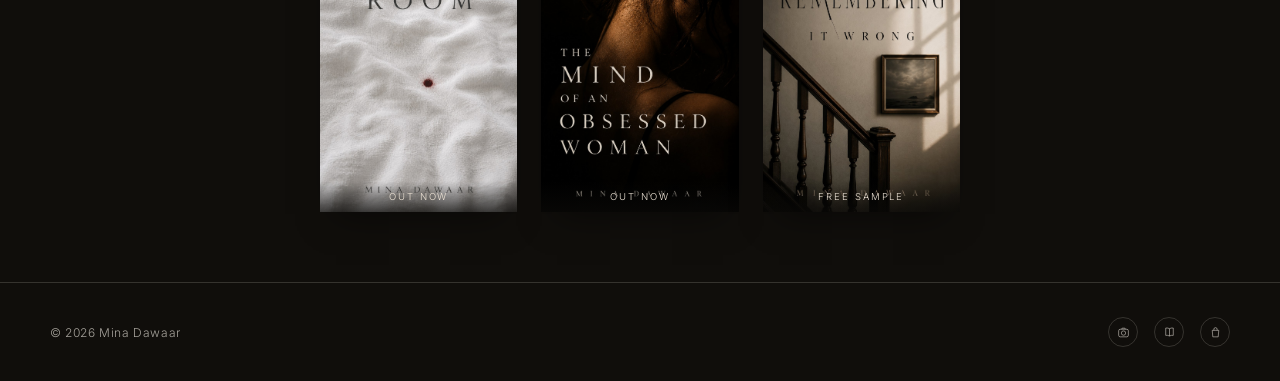
==== commit f69e306c: "Remove the six unannounced titles; rebuild related rows around the five that remain" ====
--- a/last-thing-she-remembered.html
+++ b/last-thing-she-remembered.html
@@ -139,13 +139,13 @@
       <img loading="lazy" src="cover-pale-room.jpg" alt="The Pale Room by Mina Dawaar" width="1023" height="1537">
       <span class="related-tag">Out Now</span>
     </a>
-    <a href="index.html#collection" class="related-card">
-      <img loading="lazy" src="cover-quiet-ward.jpg" alt="The Quiet Ward by Mina Dawaar" width="1023" height="1537">
-      <span class="related-tag">Coming Soon</span>
+    <a href="mind-of-an-obsessed-woman.html" class="related-card">
+      <img loading="lazy" src="cover-mind-of-an-obsessed-woman.jpg" alt="The Mind of an Obsessed Woman by Mina Dawaar" width="1023" height="1537">
+      <span class="related-tag">Out Now</span>
     </a>
-    <a href="index.html#collection" class="related-card">
-      <img loading="lazy" src="cover-other-memory.jpg" alt="The Other Memory by Mina Dawaar" width="1024" height="1536">
-      <span class="related-tag">Coming Soon</span>
+    <a href="sample-remembering-it-wrong.html" class="related-card">
+      <img loading="lazy" src="cover-remembering-it-wrong.jpg" alt="You&rsquo;re Remembering It Wrong by Mina Dawaar" width="1023" height="1537">
+      <span class="related-tag">Free Sample</span>
     </a>
   </div>
 </section>
--- a/style.css
+++ b/style.css
@@ -211,6 +211,13 @@
 .btn.solid{ background:var(--burgundy); border-color:var(--burgundy); color:var(--paper); }
 .btn.solid:hover{ background:var(--burgundy-deep); border-color:var(--burgundy-deep); color:var(--paper); }
 .btn.on-dark{ border-color:var(--ivory-soft); color:var(--ivory); }
+
+/* Outline buttons default to ink on ink, which disappears inside the dark book
+   and reader panels. Anything unfilled in those sections gets the light edge. */
+.book-intro .btn:not(.solid),
+.end-page .btn:not(.solid){ border-color:var(--ivory-soft); color:var(--ivory); }
+.book-intro .btn:not(.solid):hover,
+.end-page .btn:not(.solid):hover{ background:var(--ivory); color:var(--soft-black); border-color:var(--ivory); }
 .btn.on-dark:hover{ background:var(--ivory); color:var(--soft-black); }
 
 .scroll-cue{
@@ -390,7 +397,7 @@
   transition:opacity .45s ease, transform .45s ease;
   background:rgba(10,9,7,0.72);
 }
-.card-hook .coming-soon-tag{
+.card-hook .card-tag{
   display:block;
   font-family:var(--f-body);
   font-style:normal;
@@ -494,26 +501,29 @@
   color:var(--ivory);
 }
 .stay-grid{
-  max-width:720px;
+  max-width:1060px;
   margin:0 auto;
-}
-.stay-text{
   padding:90px 40px;
-  display:flex;
-  flex-direction:column;
-  align-items:center;
-  text-align:center;
-}
-.stay-text p{
+  display:grid;
+  grid-template-columns:1fr 1fr;
+  gap:0 70px;
+  align-items:start;
+}
+.stay-col + .stay-col{
+  border-left:1px solid var(--line-on-dark);
+  padding-left:70px;
+}
+.stay-col p{
   font-size:16px;
   line-height:1.85;
   color:rgba(244,239,230,0.7);
   max-width:38ch;
-  margin:20px auto 40px;
-}
-.stay-form{ display:flex; gap:0; max-width:440px; margin:0 auto; }
+  margin:20px 0 40px;
+}
+.stay-form{ display:flex; gap:0; }
 .stay-form input{
   flex:1;
+  min-width:0;
   background:transparent;
   border:none;
   border-bottom:1px solid var(--line-on-dark);
@@ -678,7 +688,7 @@
   .site-nav.is-scrolled{ padding-left:20px; padding-right:20px; }
   .nav-mark-big{ font-size:20px; letter-spacing:0.1em; }
   .collection-grid{ grid-template-columns:repeat(2,1fr); gap:14px; }
-  .stay-text{ padding:80px 24px; }
+  .stay-grid{ padding:80px 22px; }
   .related-grid{ grid-template-columns:repeat(3,1fr); gap:12px; }
   .footer-inner{ flex-direction:column; align-items:flex-start; }
 }
@@ -781,7 +791,7 @@
     padding:0 0 12px;
   }
   .book-card .card-hook .hook-text{ display:none; }
-  .card-hook .coming-soon-tag{
+  .card-hook .card-tag{
     margin:0;
     padding:10px 8%;
     width:100%;
@@ -802,3 +812,61 @@
   .book-actions{ flex-direction:column; align-items:stretch; }
   .book-actions .btn{ text-align:center; }
 }
+
+/* --------------------------------- contact ---------------------------------- */
+.contact-form input[type="text"],
+.contact-form input[type="email"],
+.contact-form textarea{
+  width:100%;
+  background:transparent;
+  border:none;
+  border-bottom:1px solid var(--line-on-dark);
+  color:var(--ivory);
+  font-family:var(--f-body);
+  font-weight:300;
+  font-size:15px;
+  padding:14px 4px;
+  margin-bottom:16px;
+  border-radius:0;
+  -webkit-appearance:none;
+}
+.contact-form textarea{ resize:vertical; line-height:1.7; min-height:104px; }
+.contact-form ::placeholder{ color:rgba(244,239,230,0.4); }
+.contact-form input:focus,
+.contact-form textarea:focus{ outline:none; border-color:var(--ivory); }
+.contact-form .hp{ position:absolute; left:-9999px; width:1px; height:1px; opacity:0; }
+.contact-actions{ margin-top:10px; }
+.contact-confirm{
+  font-size:13px;
+  letter-spacing:0.08em;
+  color:var(--rose-on-dark);
+  margin-top:18px;
+  display:none;
+}
+
+@media (max-width:860px){
+  .stay-grid{
+    grid-template-columns:1fr;
+    gap:56px;
+    padding:74px 24px;
+    max-width:520px;
+  }
+  .stay-col + .stay-col{
+    border-left:none;
+    border-top:1px solid var(--line-on-dark);
+    padding-left:0;
+    padding-top:56px;
+  }
+  .contact-form input[type="text"],
+  .contact-form input[type="email"],
+  .contact-form textarea,
+  .stay-form input{ font-size:16px; }
+}
+
+.book-page p.scene-break{
+  text-align:center;
+  letter-spacing:0.6em;
+  color:rgba(244,239,230,0.35);
+  margin:22px 0 22px;
+  font-size:13px;
+}
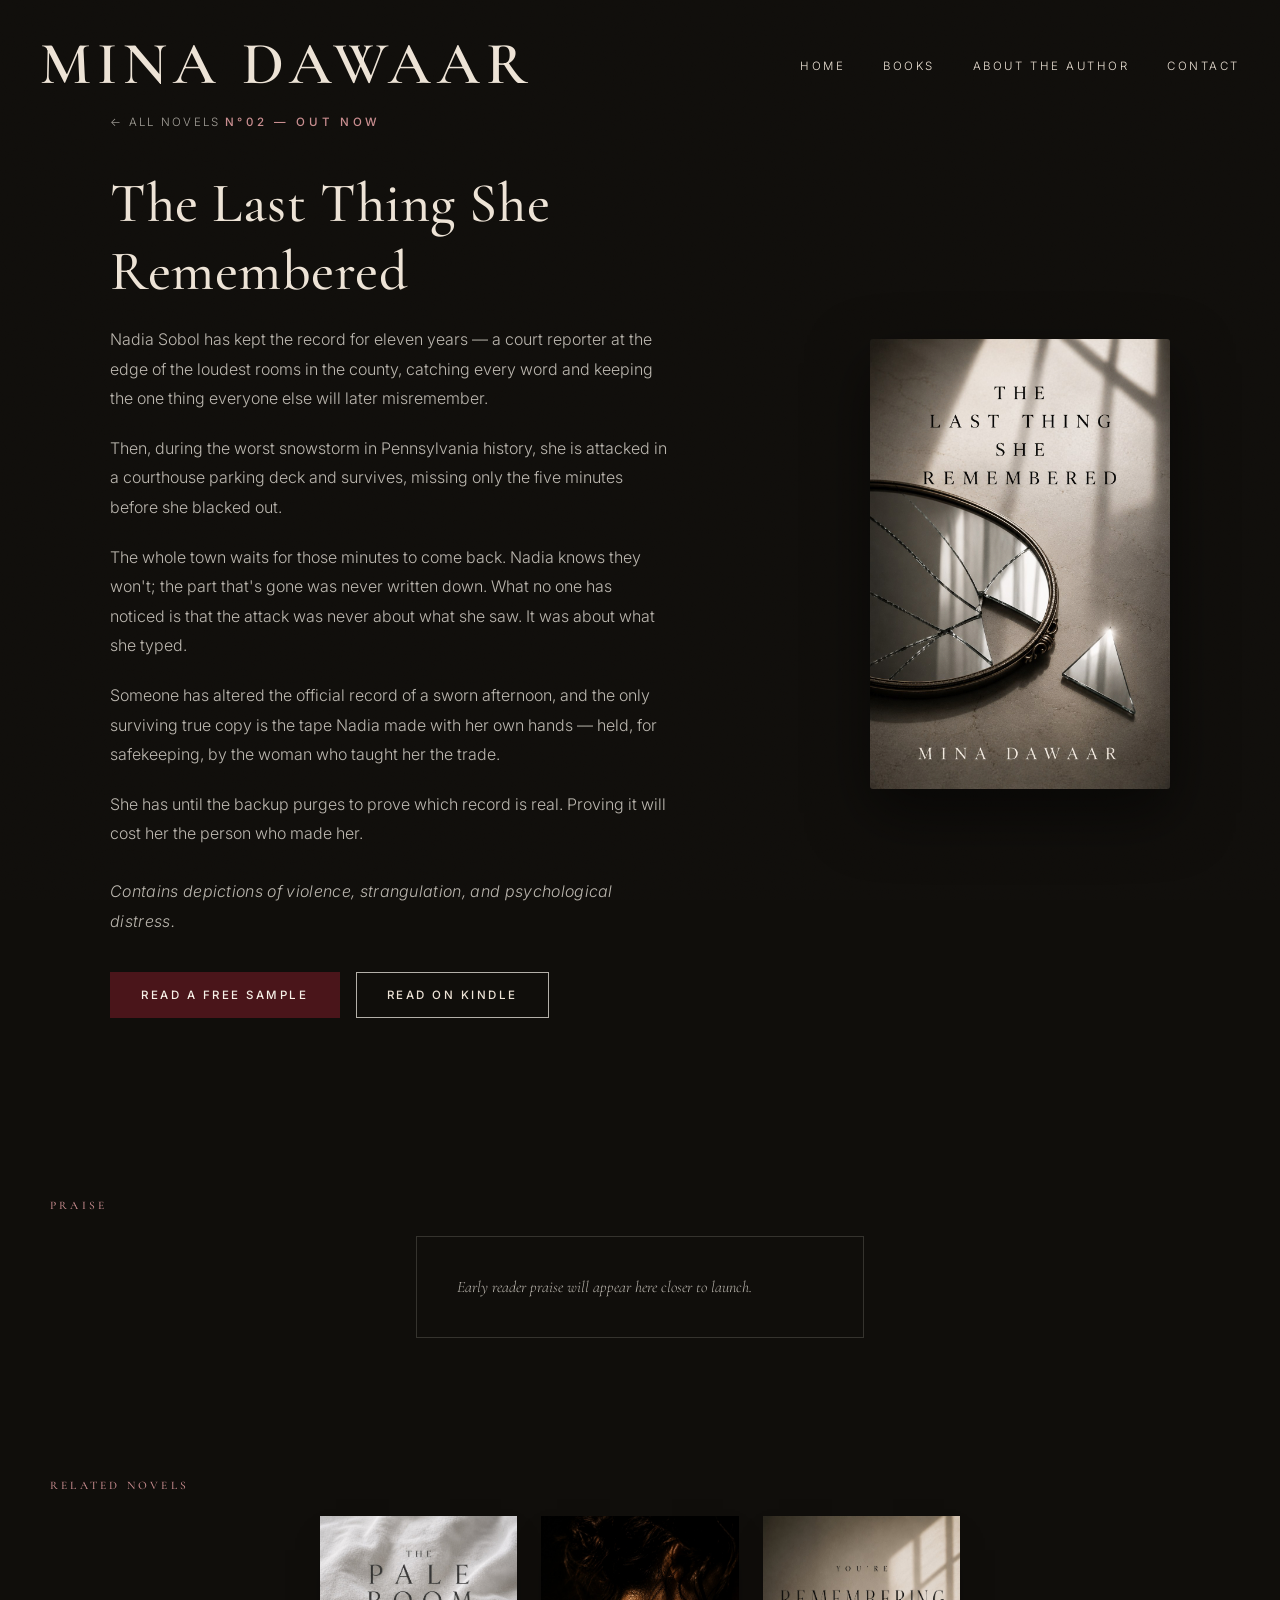
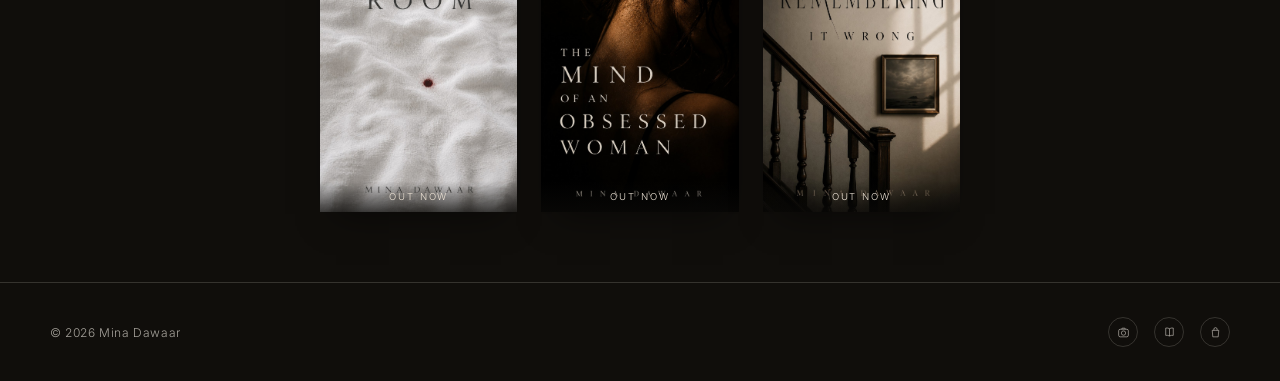
==== commit ee54aac7: "The Perfect Patient and You're Remembering It Wrong are out: Kindle links, Offer schema, released wo" ====
--- a/last-thing-she-remembered.html
+++ b/last-thing-she-remembered.html
@@ -8,6 +8,7 @@
 <meta name="robots" content="index, follow, max-snippet:-1, max-image-preview:large">
 <link rel="canonical" href="https://www.minadawaar.com/last-thing-she-remembered.html">
 <link rel="icon" type="image/png" href="favicon.png">
+<meta name="geo.region" content="CA-ON">
 <meta name="theme-color" content="#100E0B">
 
 <meta property="og:type" content="book">
@@ -34,8 +35,15 @@
   "image": "https://www.minadawaar.com/cover-last-thing-she-remembered.jpg",
   "author": {
     "@type": "Person",
+    "@id": "https://www.minadawaar.com/#author",
     "name": "Mina Dawaar",
-    "url": "https://www.minadawaar.com/"
+    "url": "https://www.minadawaar.com/",
+    "nationality": "Canadian",
+    "address": {
+      "@type": "PostalAddress",
+      "addressRegion": "Ontario",
+      "addressCountry": "CA"
+    }
   },
   "description": "After surviving a strangulation in a courthouse parking deck during the worst snowstorm in Pennsylvania history, a court reporter loses the five minutes before she blacked out. While the town waits for those minutes to return, someone is running out the clock on the only true record left of a sworn afternoon: the tape she typed with her own hands.",
   "genre": "Psychological Suspense",
@@ -145,7 +153,7 @@
     </a>
     <a href="sample-remembering-it-wrong.html" class="related-card">
       <img loading="lazy" src="cover-remembering-it-wrong.jpg" alt="You&rsquo;re Remembering It Wrong by Mina Dawaar" width="1023" height="1537">
-      <span class="related-tag">Free Sample</span>
+      <span class="related-tag">Out Now</span>
     </a>
   </div>
 </section>
--- a/style.css
+++ b/style.css
@@ -368,8 +368,10 @@
   grid-template-columns:repeat(5, 1fr);
   gap:22px;
 }
+.book-item{ display:flex; flex-direction:column; }
 .book-card{
   position:relative;
+  display:block;
   aspect-ratio:2/3;
   overflow:hidden;
   cursor:pointer;
@@ -383,32 +385,6 @@
 .book-card .cover-title{ font-size:clamp(15px,1.5vw,19px); color:inherit; }
 .book-card .cover-author{ color:inherit; opacity:.68; }
 .book-card .card-face{ position:relative; z-index:2; height:100%; display:flex; flex-direction:column; justify-content:space-between; transition:opacity .4s ease, transform .4s ease; }
-.book-card .card-hook{
-  position:absolute; inset:0; z-index:3;
-  display:flex; flex-direction:column; align-items:center; justify-content:center; text-align:center;
-  padding:13%;
-  font-family:var(--f-display);
-  font-style:italic;
-  font-size:clamp(11.5px,1.15vw,14px);
-  line-height:1.5;
-  color:var(--ivory);
-  opacity:0;
-  transform:translateY(10px);
-  transition:opacity .45s ease, transform .45s ease;
-  background:rgba(10,9,7,0.72);
-}
-.card-hook .card-tag{
-  display:block;
-  font-family:var(--f-body);
-  font-style:normal;
-  font-size:10px;
-  letter-spacing:0.25em;
-  text-transform:uppercase;
-  color:var(--rose-on-dark);
-  margin-bottom:12px;
-}
-.book-card.not-yet-published{ cursor:default; }
-.book-card:hover .card-hook{ opacity:1; transform:translateY(0); }
 .book-card:hover .card-face{ opacity:0; transform:translateY(-6px); }
 .book-card::before{
   content:''; position:absolute; inset:0; z-index:1;
@@ -779,32 +755,10 @@
   .reader-hint{ display:none; }
 }
 
-/* Touch devices get no :hover, so the card hooks were unreachable: every cover
-   on the collection grid showed no text at all, published or not. Show the tag,
-   keep the cover visible, and leave the hook prose to the book page. */
 @media (hover:none){
-  .book-card .card-hook{
-    opacity:1;
-    transform:none;
-    background:none;
-    justify-content:flex-end;
-    padding:0 0 12px;
-  }
-  .book-card .card-hook .hook-text{ display:none; }
-  .card-hook .card-tag{
-    margin:0;
-    padding:10px 8%;
-    width:100%;
-    background:linear-gradient(0deg, rgba(10,9,7,0.78), transparent);
-  }
   .book-card:hover{ transform:none; }
   .book-card:hover .card-face{ opacity:1; transform:none; }
   .related-card:hover{ transform:none; }
-}
-
-@media (max-width:1100px){
-  /* 30px tall was under the comfortable tap-target floor */
-  .nav-links a{ padding:15px 0; }
 }
 
 @media (max-width:640px){
@@ -870,3 +824,51 @@
   margin:22px 0 22px;
   font-size:13px;
 }
+
+/* ------------------------------ collection actions ---------------------------- */
+.card-actions{
+  display:flex;
+  flex-direction:column;
+  align-items:center;
+  gap:10px;
+  padding-top:16px;
+  margin-top:auto;
+}
+.card-sample{
+  font-family:var(--f-body);
+  font-size:10.5px;
+  letter-spacing:0.2em;
+  text-transform:uppercase;
+  color:var(--rose-on-dark);
+  text-decoration:none;
+  border-bottom:1px solid rgba(201,141,143,0.45);
+  padding-bottom:3px;
+  transition:color .3s ease, border-color .3s ease;
+}
+.card-sample:hover{ color:var(--ivory); border-color:var(--ivory); }
+.card-buy{
+  display:block;
+  width:100%;
+  text-align:center;
+  font-family:var(--f-body);
+  font-size:10.5px;
+  letter-spacing:0.2em;
+  text-transform:uppercase;
+  color:var(--bone);
+  text-decoration:none;
+  border:1px solid rgba(226,213,194,0.45);
+  padding:11px 8px;
+  transition:background .35s ease, color .35s ease, border-color .35s ease;
+}
+.card-buy:hover{ background:var(--bone); color:var(--soft-black); border-color:var(--bone); }
+.card-buy.is-soon{
+  color:rgba(226,213,194,0.4);
+  border-color:rgba(226,213,194,0.16);
+  cursor:default;
+}
+.card-buy.is-soon:hover{ background:none; color:rgba(226,213,194,0.4); border-color:rgba(226,213,194,0.16); }
+
+@media (max-width:900px){
+  .card-sample, .card-buy{ font-size:9.5px; letter-spacing:0.14em; }
+  .card-buy{ padding:10px 4px; }
+}
